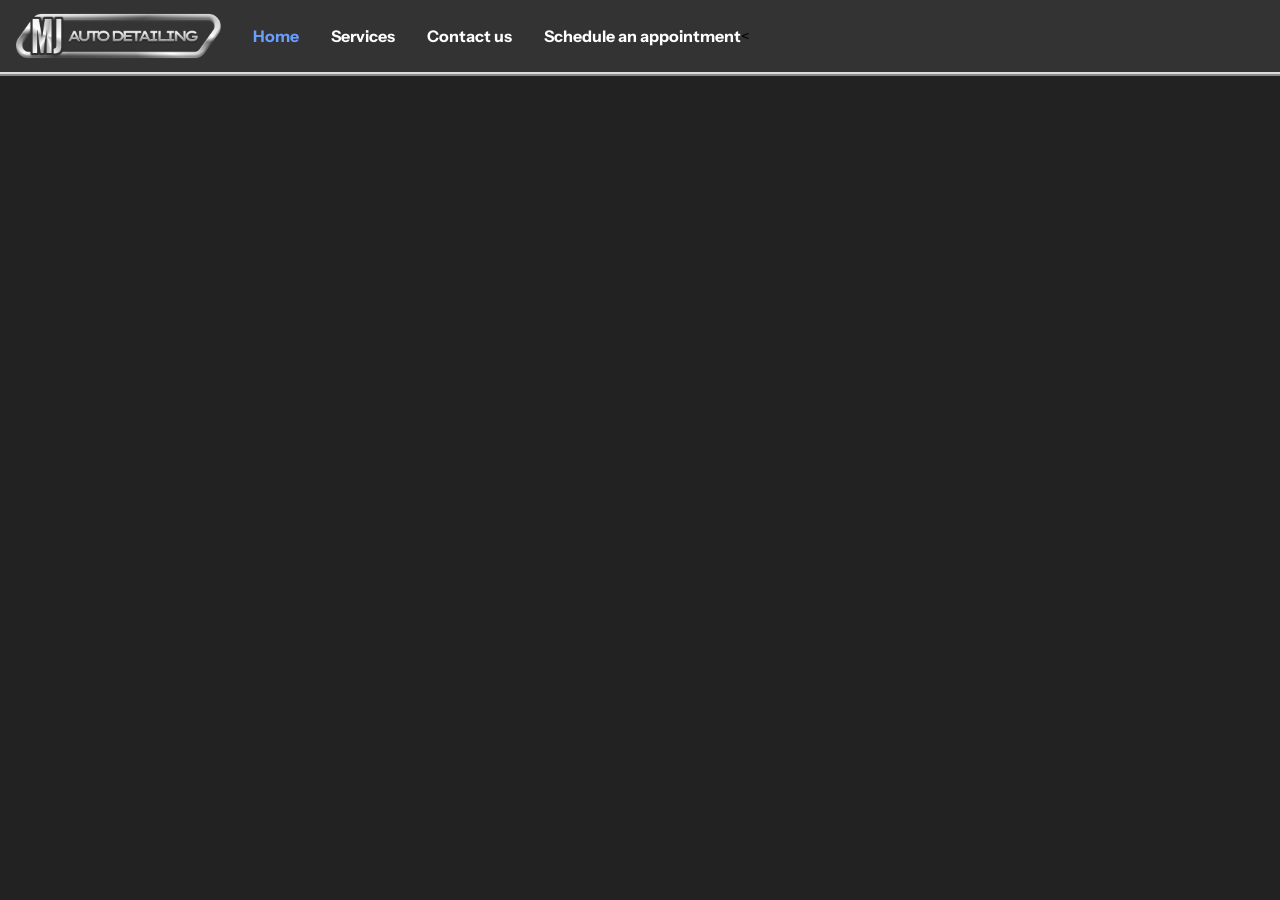
==== index.html @ de1fc40f "Initial commit" ====
<!DOCTYPE html>
<html>
    <head>
        <link href="index.css" rel="stylesheet">
        <title>MJ Auto Detailing</title>
    </head>
    <body>
        <div class="topbar">
            <img src="./assets/mjauto-logo.png" height="56px">
            <a class="current-location" href="./index.html">Home</a>
            <a href="./services.html">Services</a>
            <a href="./contact.html">Contact us</a>
            <a href="./contact.html">Schedule an appointment</a>
            <
        </div>
    </body>
</html>
---- index.css ----
@import url('https://fonts.googleapis.com/css2?family=Instrument+Sans:ital,wght@0,400..700;1,400..700&family=Lexend+Peta:wght@100..900&display=swap');

:root {
    --lightblue: #699EFF;
}

body {
    margin: 0;
    padding: 0;
    background-color: #222;
    font-family: "Instrument Sans";
    overflow-x: hidden;
}

.topbar {
    display: flex;
    flex-direction: row;
    align-items: center;
    width: 100%;
    height: 72px;
    background-color: #333;
    padding: 0px 16px;
    position: fixed;
    border-bottom: 2px solid #ddd;
    box-shadow: 0px 2px 0px #888;
}

.logo {
    margin: 5px;
}

a {
    display: block;
    color: white;
    font-weight: bold;
    text-decoration: none;
    margin-left: 32px;
}

.current-location {
    color: var(--lightblue);
}

.carbon-button {
    
}
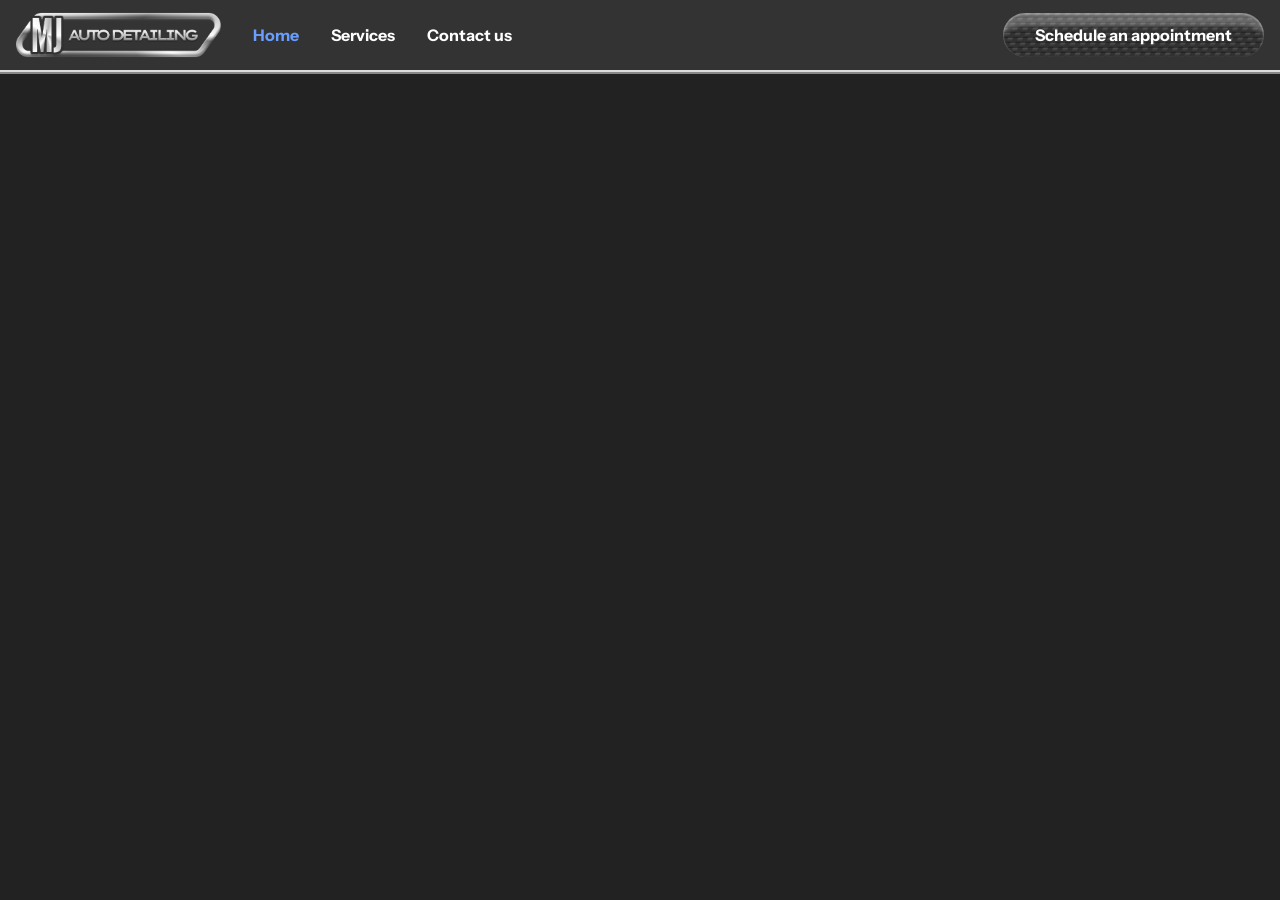
==== commit 2198293b: "yay shiny button" ====
--- a/index.html
+++ b/index.html
@@ -10,8 +10,8 @@
             <a class="current-location" href="./index.html">Home</a>
             <a href="./services.html">Services</a>
             <a href="./contact.html">Contact us</a>
-            <a href="./contact.html">Schedule an appointment</a>
-            <
+            <a class="carbon-button right-align" href="./contact.html">Schedule an appointment</a>
         </div>
+        <div class="hero"></div>
     </body>
 </html>
--- a/index.css
+++ b/index.css
@@ -9,13 +9,14 @@
     padding: 0;
     background-color: #222;
     font-family: "Instrument Sans";
-    overflow-x: hidden;
 }
 
 .topbar {
     display: flex;
+    box-sizing: border-box;
     flex-direction: row;
     align-items: center;
+    justify-items: start;
     width: 100%;
     height: 72px;
     background-color: #333;
@@ -41,6 +42,14 @@
     color: var(--lightblue);
 }
 
+.right-align {
+    margin-left: auto;
+}
+
 .carbon-button {
-    
+    padding: 12px 32px;
+    border-radius: 24px;
+    box-shadow: 0 30px 4.1px -17px rgba(255, 255, 255, 0.27) inset, 0 1px 1.3px 1px rgba(255, 255, 255, 0.24) inset;
+    background-size: 20px;
+    background-image: url(./assets/carbonfiber.png)
 }
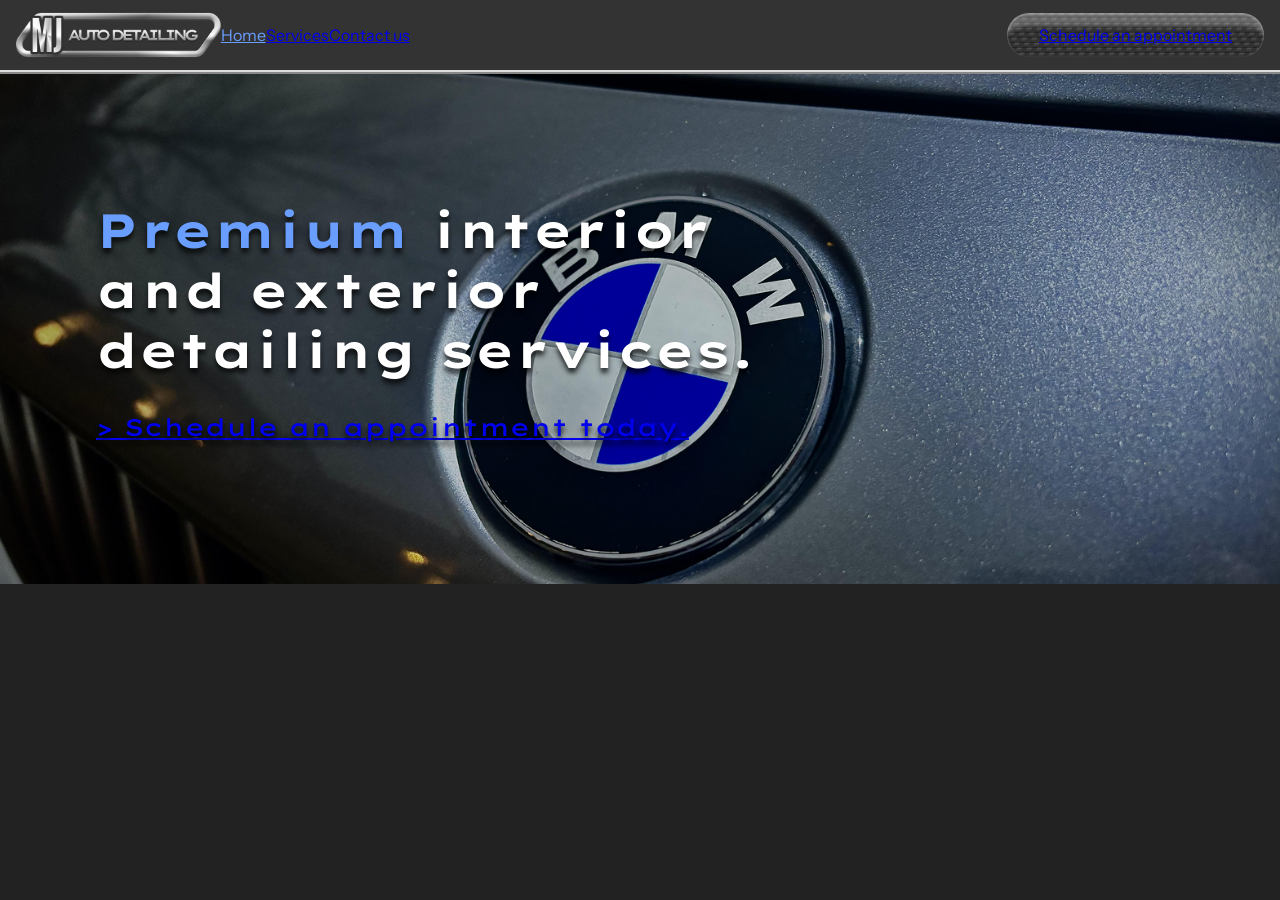
==== commit cf992ef3: "added hero" ====
--- a/index.html
+++ b/index.html
@@ -12,6 +12,11 @@
             <a href="./contact.html">Contact us</a>
             <a class="carbon-button right-align" href="./contact.html">Schedule an appointment</a>
         </div>
-        <div class="hero"></div>
+        <div class="hero">
+            <h1>
+                <span style="color: var(--lightblue)">Premium</span> interior<br>and exterior<br>detailing services.
+            </h1>
+            <a class="hero-link" href="./contact.html">> Schedule an appointment today.</a>
+        </div>
     </body>
 </html>
--- a/index.css
+++ b/index.css
@@ -21,7 +21,8 @@
     height: 72px;
     background-color: #333;
     padding: 0px 16px;
-    position: fixed;
+    position: sticky;
+    top: 0;
     border-bottom: 2px solid #ddd;
     box-shadow: 0px 2px 0px #888;
 }
@@ -30,13 +31,15 @@
     margin: 5px;
 }
 
-a {
+.topbar-link {
     display: block;
     color: white;
     font-weight: bold;
     text-decoration: none;
     margin-left: 32px;
 }
+
+
 
 .current-location {
     color: var(--lightblue);
@@ -52,4 +55,26 @@
     box-shadow: 0 30px 4.1px -17px rgba(255, 255, 255, 0.27) inset, 0 1px 1.3px 1px rgba(255, 255, 255, 0.24) inset;
     background-size: 20px;
     background-image: url(./assets/carbonfiber.png)
+}
+
+.hero {
+    height: 512px;
+    width: 100%;
+    font-family: "Lexend Peta";
+    font-size: 1.5em;
+    letter-spacing: -20%;
+    color: white;
+    box-sizing: border-box;
+    padding: 96px;
+    background-image: url(./assets/bmw1.png);
+    background-position: center;
+    background-size: cover;
+    text-shadow: 0px 5px 5px #000b;
+}
+
+.hero-link {
+    text-decoration: underline;
+    font-weight: 500;
+    font-size: 1em;
+    margin: 0;
 }
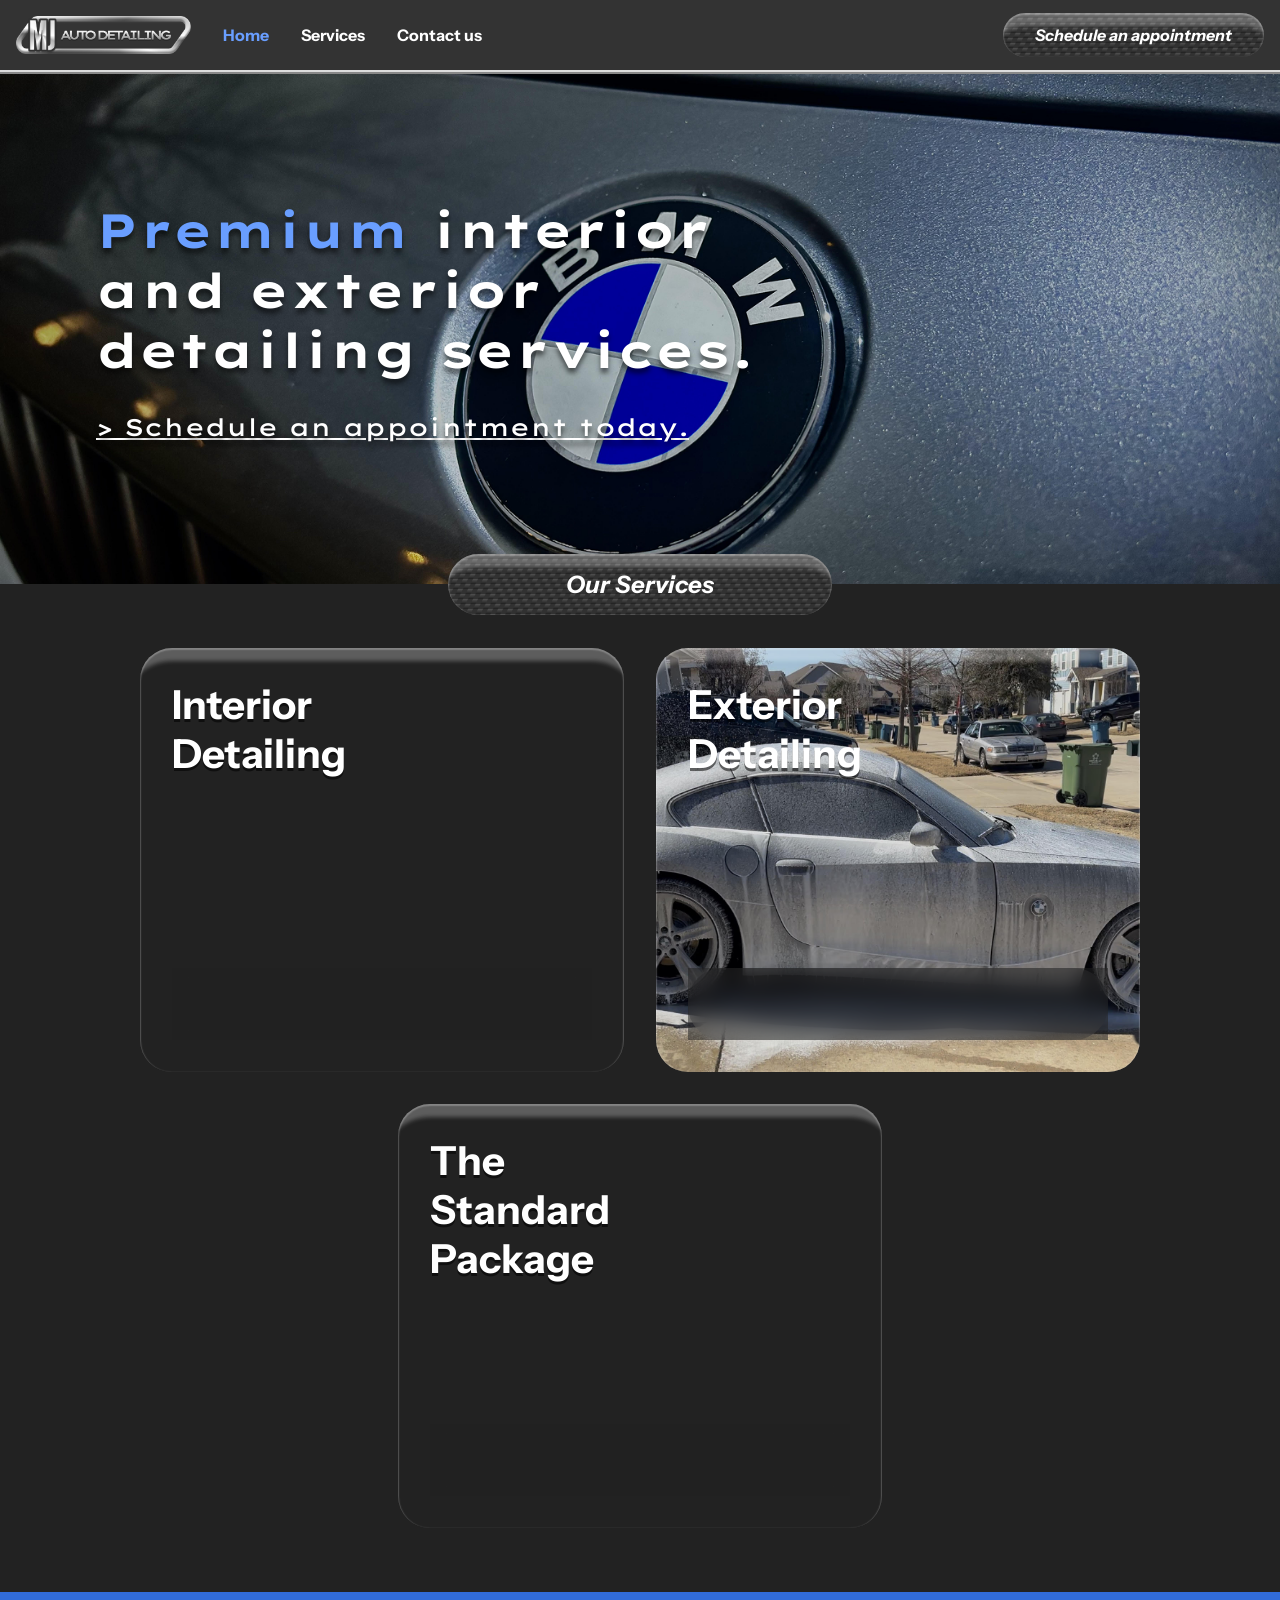
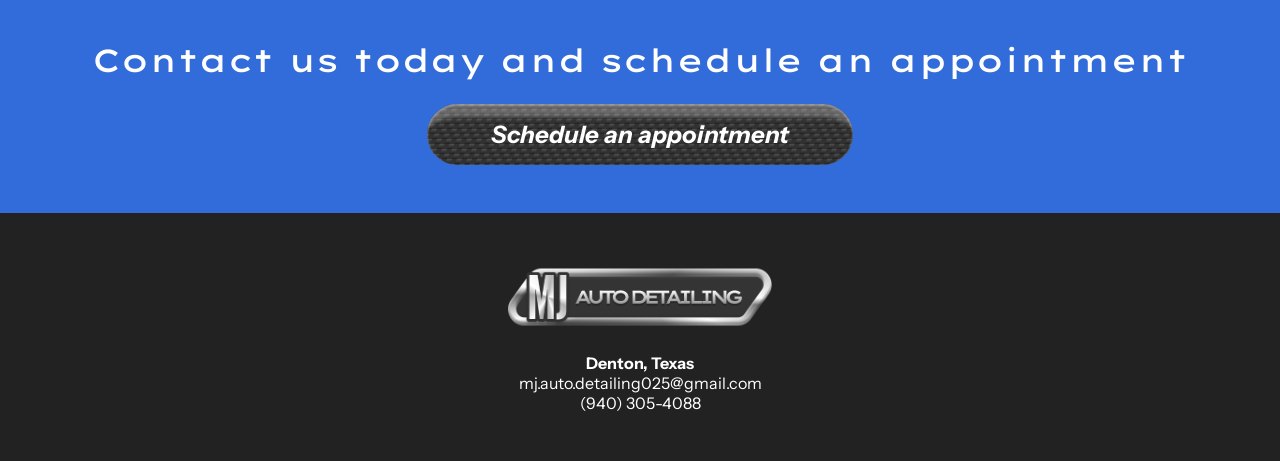
==== commit 33ebc652: "Finished homepage, started services page" ====
--- a/index.html
+++ b/index.html
@@ -6,10 +6,10 @@
     </head>
     <body>
         <div class="topbar">
-            <img src="./assets/mjauto-logo.png" height="56px">
-            <a class="current-location" href="./index.html">Home</a>
-            <a href="./services.html">Services</a>
-            <a href="./contact.html">Contact us</a>
+            <img src="./assets/mjauto-logo.png" height="48px">
+            <a class="topbar-link current-location" href="./index.html">Home</a>
+            <a class="topbar-link" href="./services.html">Services</a>
+            <a class="topbar-link"href="./contact.html">Contact us</a>
             <a class="carbon-button right-align" href="./contact.html">Schedule an appointment</a>
         </div>
         <div class="hero">
@@ -18,5 +18,39 @@
             </h1>
             <a class="hero-link" href="./contact.html">> Schedule an appointment today.</a>
         </div>
+        <div class="bubble-header-container">
+            <a class="carbon-button bubble-header">Our Services</a>
+        </div>
+        <div class="block1">
+            <div class="bubble-card interior"><h1>Interior<br>Detailing</h1>
+                <div class="bubble-description">
+                    <p>Thorough interior detailing to keep your car looking just like new.</p>
+                    <a href="./services.html">See more ></a>
+                </div>
+            </div>
+            <div class="bubble-card exterior"><h1>Exterior<br>Detailing</h1>
+                <div class="bubble-description">
+                    <p>Extensive exterior detailing to make your car shine.</p>
+                    <a href="./services.html">See more ></a>
+                </div>
+            </div>
+            <div class="bubble-card package"><h1>The<br>Standard<br>Package</h1>
+                <div class="bubble-description">
+                    <p>Complete interior and exterior detailing.</p>
+                    <a href="./services.html">See more ></a>
+                </div>
+            </div>
+        </div>
+        <div class="block2">
+            <h2>Contact us today and schedule an appointment</h2>
+            <a class="carbon-button-big" href="./contact.html">Schedule an appointment</a>
+        </div>
+        <div class="footer">
+            <img src="./assets/mjauto-logo.png" height="72px">
+            <br>
+            <span><b>Denton, Texas</b></span>
+            <span>mj.auto.detailing025@gmail.com</span>
+            <span>(940) 305-4088</span>
+        </div>
     </body>
 </html>
--- a/index.css
+++ b/index.css
@@ -25,6 +25,54 @@
     top: 0;
     border-bottom: 2px solid #ddd;
     box-shadow: 0px 2px 0px #888;
+    z-index: 9999;
+}
+
+.block1 {
+    width: 100%;
+    box-sizing: border-box;
+    display: flex;
+    justify-content: center;
+    flex-direction: row;
+    flex-wrap: wrap;
+    padding: 48px 8px;
+}
+
+.block2 {
+    width: 100%;
+    box-sizing: border-box;
+    display: flex;
+    justify-content: center;
+    align-items: center;
+    flex-direction: column;
+    /* flex-wrap: wrap; */
+    padding: 48px 8px;
+    background-color: #316CDA;
+    font-family: "Lexend Peta";
+    letter-spacing: -18%;
+    color: white;
+}
+
+.footer {
+    width: 100%;
+    box-sizing: border-box;
+    display: flex;
+    justify-content: center;
+    align-items: center;
+    flex-direction: column;
+    padding: 48px 8px;
+}
+
+.footer>span {
+    color: white;
+}
+
+.block2>h2 {
+    font-size: 2em;
+    text-align: center;
+    font-weight: 500;
+    margin: 0;
+    margin-bottom: 24px;
 }
 
 .logo {
@@ -38,8 +86,6 @@
     text-decoration: none;
     margin-left: 32px;
 }
-
-
 
 .current-location {
     color: var(--lightblue);
@@ -54,7 +100,48 @@
     border-radius: 24px;
     box-shadow: 0 30px 4.1px -17px rgba(255, 255, 255, 0.27) inset, 0 1px 1.3px 1px rgba(255, 255, 255, 0.24) inset;
     background-size: 20px;
-    background-image: url(./assets/carbonfiber.png)
+    background-image: url(./assets/carbonfiber.png);
+    color: white;
+    font-style: italic;
+    text-decoration: none;
+    font-weight: bold;
+    font-family: "Instrument Sans";
+    text-align: center;
+    letter-spacing: normal;
+}
+
+.carbon-button-big {
+    padding: 16px 64px;
+    border-radius: 48px;
+    box-shadow: 0 30px 4.1px -17px rgba(255, 255, 255, 0.27) inset, 0 1px 1.3px 1px rgba(255, 255, 255, 0.24) inset;
+    background-size: 20px;
+    font-size: 1.5em;
+    background-image: url(./assets/carbonfiber.png);
+    color: white;
+    font-style: italic;
+    text-decoration: none;
+    font-weight: bold;
+    text-align: center;
+    font-family: "Instrument Sans";
+    letter-spacing: normal;
+}
+
+.bubble-header {
+    margin: 0px auto;
+    padding: 16px 64px;
+    border-radius: 48px;
+    font-size: 1.5em;
+    width: 256px;
+    text-align: center;
+    position: absolute;
+}
+
+.bubble-header-container {
+    display: flex;
+    justify-content: center;
+    /* height: 48px; */
+    position: relative;
+    bottom: 30px;
 }
 
 .hero {
@@ -69,7 +156,7 @@
     background-image: url(./assets/bmw1.png);
     background-position: center;
     background-size: cover;
-    text-shadow: 0px 5px 5px #000b;
+    text-shadow: 0px 5px 5px #0008;
 }
 
 .hero-link {
@@ -77,4 +164,57 @@
     font-weight: 500;
     font-size: 1em;
     margin: 0;
-}+    color: white;
+}
+
+.bubble-card {
+    display: flex;
+    flex-direction: column;
+    justify-content: space-between;
+    padding: 32px;
+    border-radius: 32px;
+    width: 420px;
+    height: 360px;
+    background-size: cover;
+    background-position: center;
+    margin: 16px;
+    /* font-size: 2.5em; */
+    font-weight: bold;
+    color: white;
+    text-shadow: 0 3px 0 #0008;
+    box-shadow: 0 30px 4.1px -17px rgba(255, 255, 255, 0.27) inset, 0 1px 1.3px 1px rgba(255, 255, 255, 0.24) inset;
+}
+
+.bubble-card>h1 {
+    font-size: 2.5em;
+    margin: 0;
+}
+
+.bubble-description {
+    border-radius: 34px;
+    background: #2228;
+    backdrop-filter: blur(10px);
+    font-size: 1em;
+    font-size: 16px;
+    font-style: italic;
+    font-weight: 600;
+    line-height: normal;
+    display: flex;
+    justify-content: center;
+    align-items: center;
+    /* padding: 8px; */
+    text-shadow: none;
+}
+
+.bubble-description>a {
+    text-decoration: underline;
+    color: white;
+}
+
+.bubble-description>p {
+    width: 280px;
+}
+
+.interior { background-image: url(./assets/bmw3.png); }
+.exterior { background-image: url(./assets/bmw4.png); }
+.package { background-image: url(./assets/bmw2.png); }
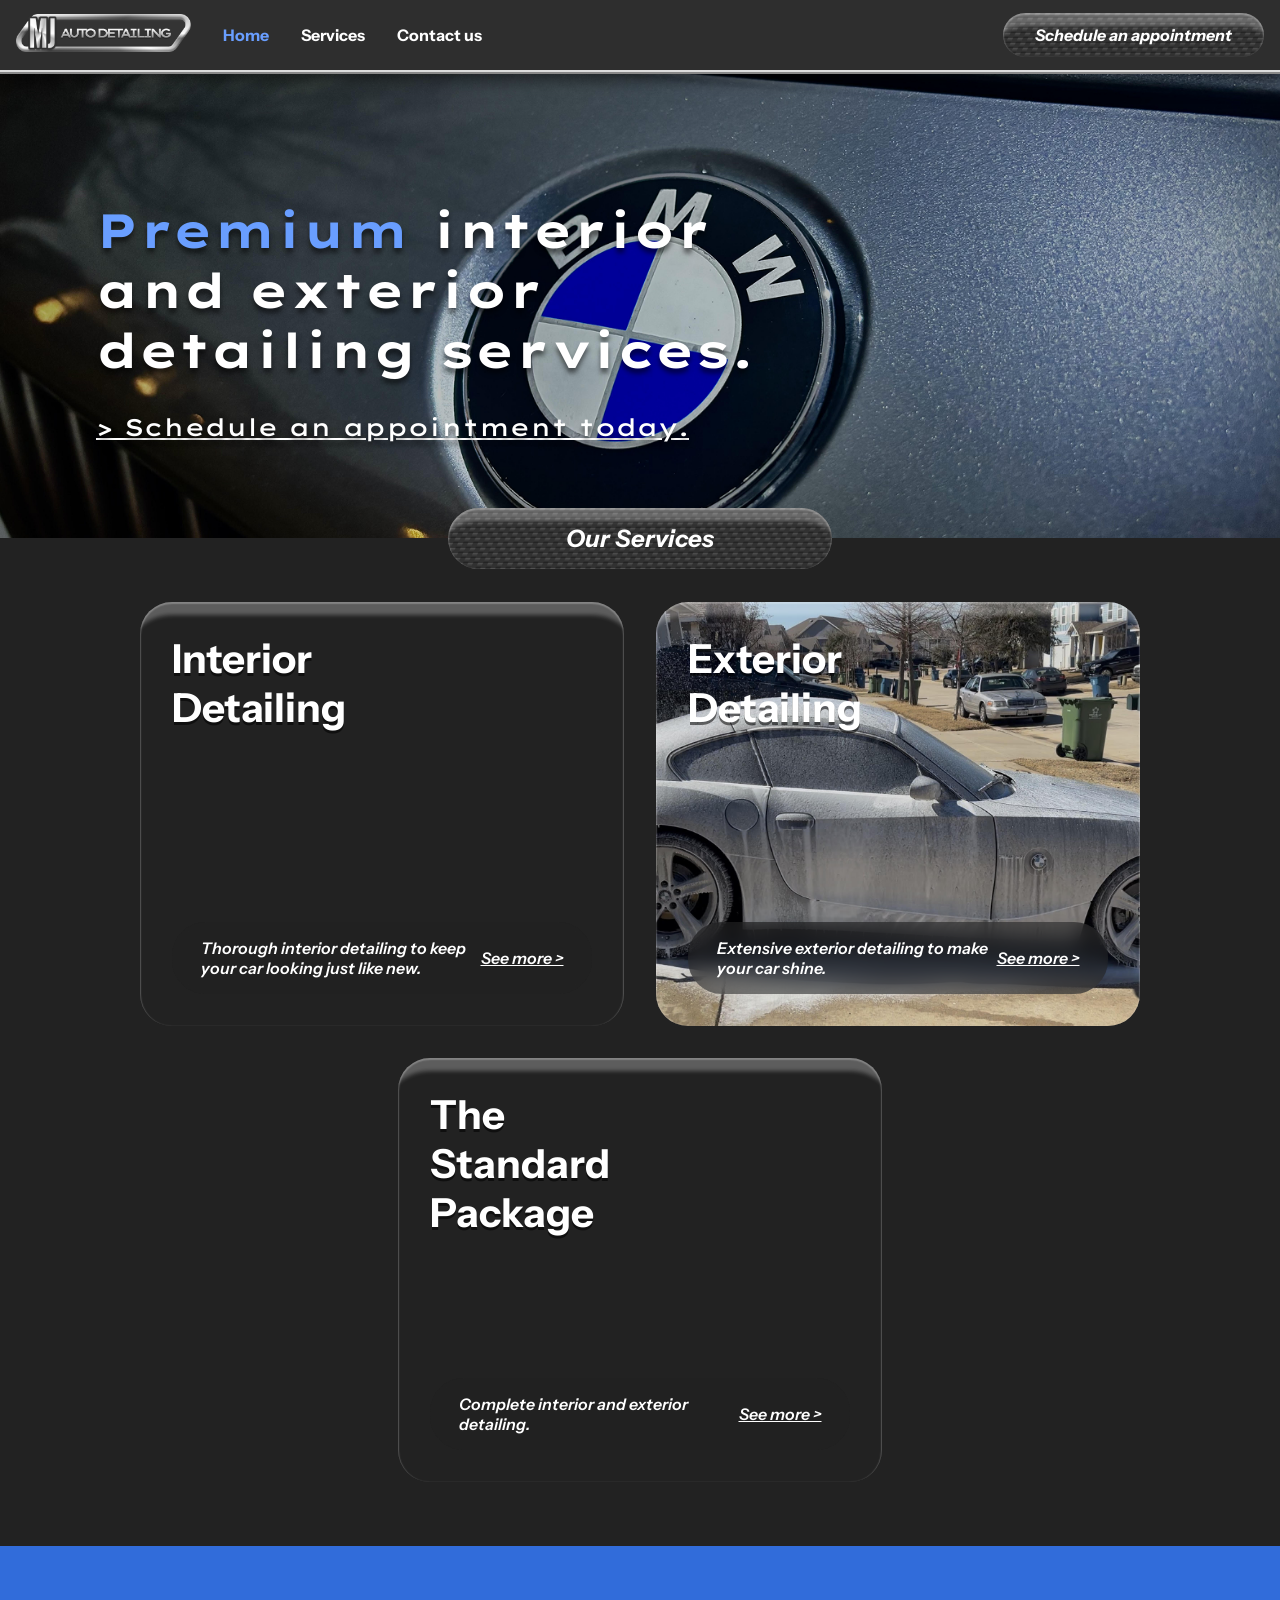
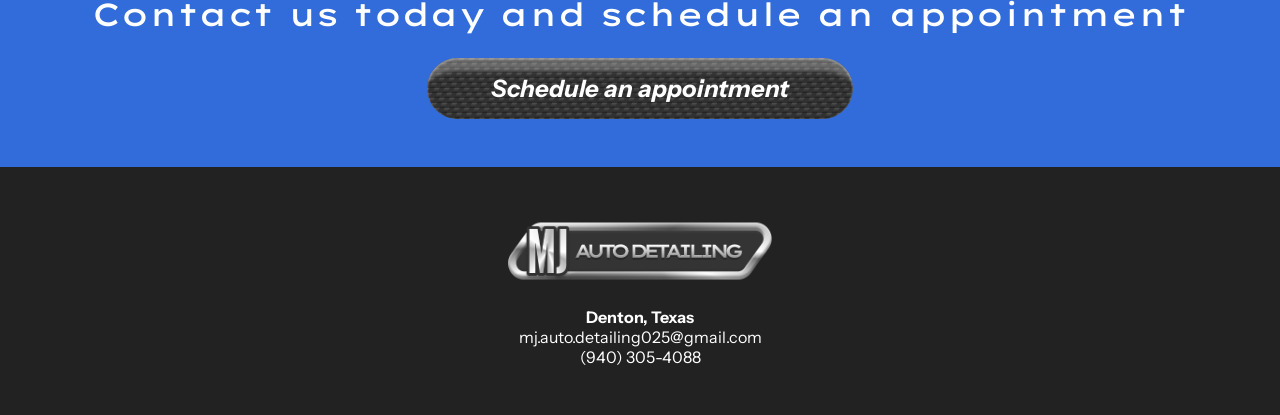
==== commit b4bbe327: "last minute changes" ====
--- a/index.html
+++ b/index.html
@@ -6,7 +6,7 @@
     </head>
     <body>
         <div class="topbar">
-            <img src="./assets/mjauto-logo.png" height="48px">
+            <a href="./index.html"><img src="./assets/mjauto-logo.png" height="48px"></a>
             <a class="topbar-link current-location" href="./index.html">Home</a>
             <a class="topbar-link" href="./services.html">Services</a>
             <a class="topbar-link"href="./contact.html">Contact us</a>
--- a/index.css
+++ b/index.css
@@ -19,12 +19,13 @@
     justify-items: start;
     width: 100%;
     height: 72px;
-    background-color: #333;
+    background-color: #333c;
+    backdrop-filter: blur(24px);
     padding: 0px 16px;
     position: sticky;
     top: 0;
     border-bottom: 2px solid #ddd;
-    box-shadow: 0px 2px 0px #888;
+    box-shadow: 0px 2px 0px #888, 0px 8px 16px #0008;
     z-index: 9999;
 }
 
@@ -51,6 +52,19 @@
     font-family: "Lexend Peta";
     letter-spacing: -18%;
     color: white;
+}
+
+.block3 {
+    width: 100%;
+    box-sizing: border-box;
+    display: flex;
+    justify-content: center;
+    align-items: center;
+    flex-direction: column;
+    flex-wrap: wrap;
+    padding: 16px 8px 32px 8px;
+    color: white;
+    background-color: #333;
 }
 
 .footer {
@@ -126,6 +140,47 @@
     letter-spacing: normal;
 }
 
+.contact-method-group {
+    display: flex;
+    flex-direction: row;
+    flex-wrap: wrap;
+    align-items: center;
+    align-content: center;
+    justify-content: center;
+    gap: 24px;
+    /* margin-top: 48px; */
+}
+
+.email-bubble {
+    padding: 64px;
+    border-radius: 128px;
+    color: white;
+    font-size: 2em;
+    font-weight: bold;
+    width: 530px;
+    text-align: center;
+    text-shadow: 0px -2px 0px #0005;
+    background: linear-gradient(0deg, rgba(0, 0, 0, 0.28) 0%, rgba(255, 255, 255, 0.28) 100%), #316CDA;
+    box-shadow: 0 3px 1.3px 1px rgba(255, 255, 255, 0.36) inset, 0 162px 7.8px -72px rgba(255, 255, 255, 0.15) inset, 0 -10px 8.6px 0 rgba(0, 0, 0, 0.25) inset;
+    filter: drop-shadow(0 4px 4px rgba(0, 0, 0, 0.25));
+}
+
+.phone-bubble {
+    padding: 64px;
+    border-radius: 24px;
+    color: white;
+    font-size: 2.6em;
+    font-weight: bold;
+    width: 530px;
+    text-align: center;
+    text-shadow: 0px -2px 0px #0005;
+    background-size: 5px;
+    /* background-image: url(./assets/carbonfiber.png); */
+    background: linear-gradient(0deg, rgba(0, 0, 0, 0.28) 0%, rgba(255, 255, 255, 0.28) 100%), url(./assets/carbonfiber.png);
+    box-shadow: 0 3px 1.3px 1px rgba(255, 255, 255, 0.36) inset, 0 162px 7.8px -72px rgba(255, 255, 255, 0.15) inset, 0 -10px 8.6px 0 rgba(0, 0, 0, 0.25) inset;
+    filter: drop-shadow(0 4px 4px rgba(0, 0, 0, 0.25));
+}
+
 .bubble-header {
     margin: 0px auto;
     padding: 16px 64px;
@@ -145,7 +200,7 @@
 }
 
 .hero {
-    height: 512px;
+    /* height: 512px; */
     width: 100%;
     font-family: "Lexend Peta";
     font-size: 1.5em;
@@ -166,6 +221,23 @@
     margin: 0;
     color: white;
 }
+
+.header {
+    /* height: 512px; */
+    width: 100%;
+    font-family: "Lexend Peta";
+    font-size: 1.5em;
+    letter-spacing: -20%;
+    color: white;
+    box-sizing: border-box;
+    padding: 96px;
+    background-position: center;
+    background-size: cover;
+    text-shadow: 0px 5px 5px #0008;
+}
+
+.contact { background-image: url(./assets/bmw-side2.png); }
+.services { background-image: url(./assets/bmw-side1.png); }
 
 .bubble-card {
     display: flex;
@@ -217,4 +289,43 @@
 
 .interior { background-image: url(./assets/bmw3.png); }
 .exterior { background-image: url(./assets/bmw4.png); }
-.package { background-image: url(./assets/bmw2.png); }+.package { background-image: url(./assets/bmw2.png); }
+
+.card {
+    border-radius: 24px;
+    background-color: #333;
+    margin: 16px;
+    width: 420px;
+    color: white;
+}
+
+.card-header {
+    padding: 32px;
+    border-radius: 24px 24px 0px 0px;
+    background-position: center;
+    background-size: cover;
+    text-shadow: 0 3px 0 #0008;
+    height: 172px;
+    display: flex;
+    flex-direction: column;
+    justify-content: space-between;
+}
+.card-header>h1 {margin: 0;font-size: 2.5em;}
+.card-header>h2 {margin: 0;font-size: 2em;}
+
+.card-description {
+    padding: 32px;
+    font-size: 1.5em;
+    font-weight: bold;
+}
+
+.special {
+    font-weight: bold;
+    color: var(--lightblue)
+}
+
+@media (max-width: 800px) {
+    .topbar-link {
+        display: none;
+    }
+}
